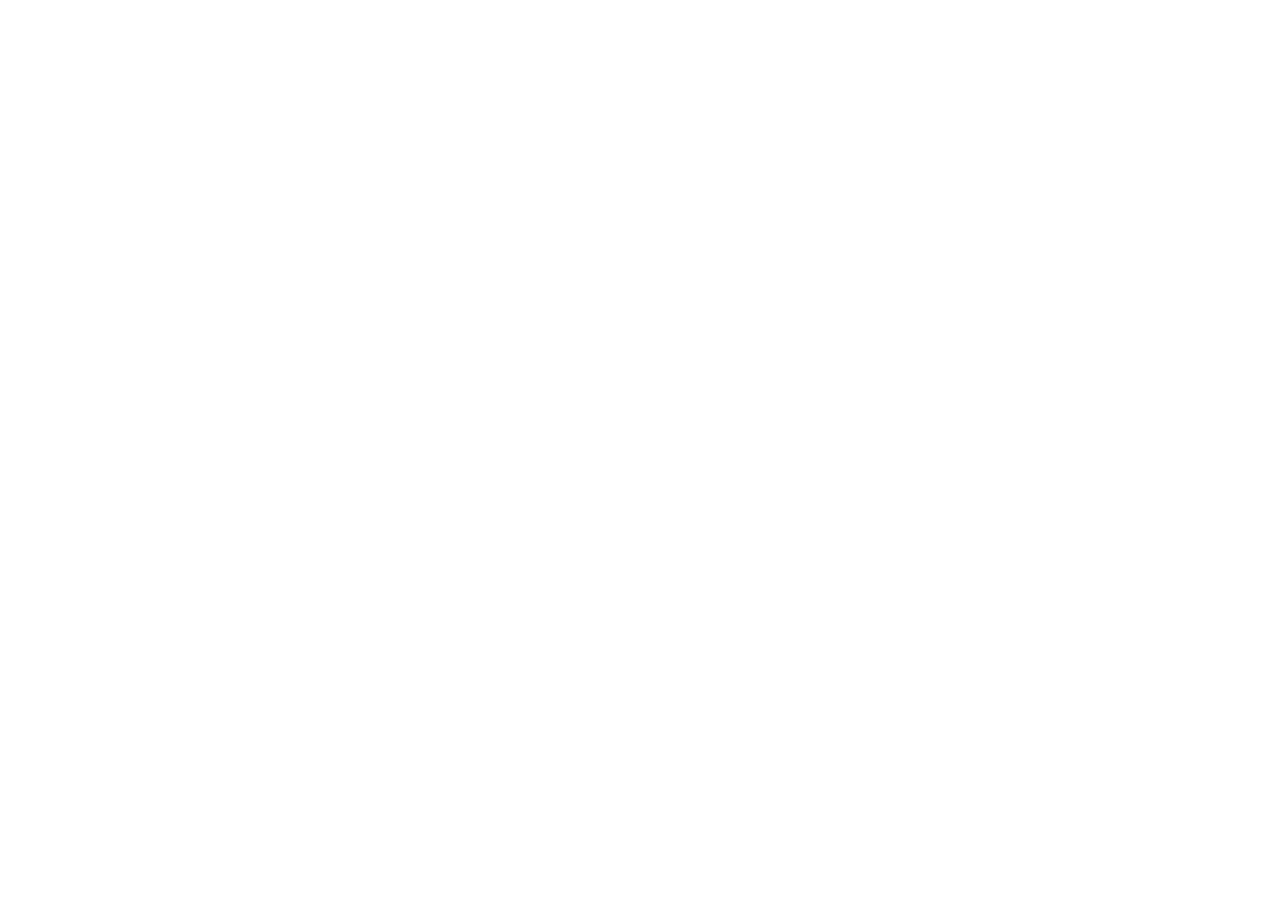
==== cadastro.html @ dd0a6398 "Add files via upload" ====
<!DOCTYPE html>
<html lang="en">
<head>
    <meta charset="UTF-8">
    <meta name="viewport" content="width=device-width, initial-scale=1.0">
    <title>Document</title>
</head>
<body>

</body>
</html>
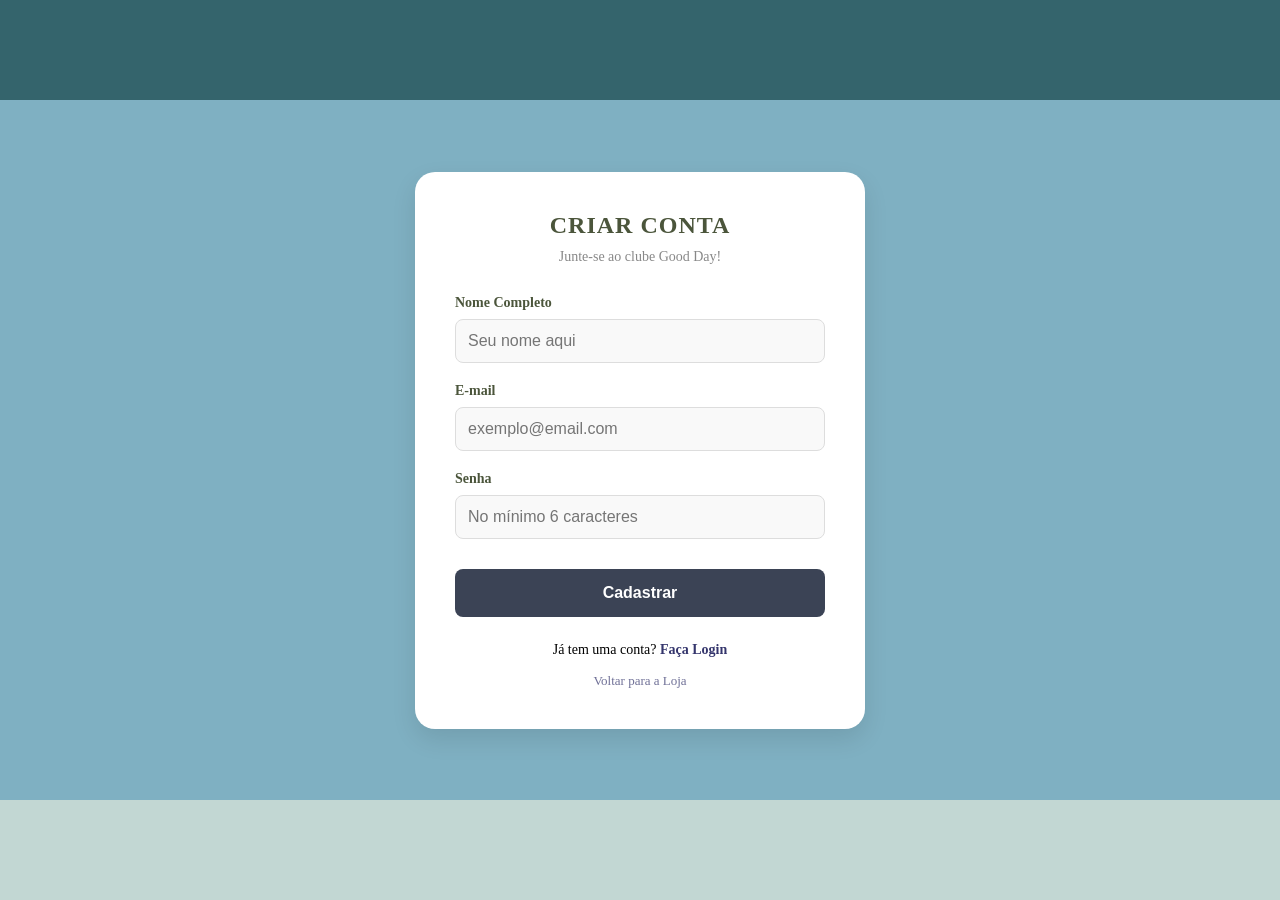
==== commit cd88be5a: "Add files via upload" ====
--- a/cadastro.html
+++ b/cadastro.html
@@ -1,11 +1,47 @@
 <!DOCTYPE html>
-<html lang="en">
+<html lang="pt-br">
 <head>
     <meta charset="UTF-8">
     <meta name="viewport" content="width=device-width, initial-scale=1.0">
-    <title>Document</title>
+    <link rel="stylesheet" href="cadastro.css">
+    <title>Cadastro - Good Day</title>
 </head>
 <body>
+    <header></header>
 
+    <main>
+        <div class="cadastro1">
+            <div class="cadastro2">
+                <h2>Criar Conta</h2>
+                <p class="subtitulo">Junte-se ao clube Good Day!</p>
+
+                <form>
+                    <div class="campo">
+                        <label for="nome">Nome Completo</label>
+                        <input type="text" id="nome" placeholder="Seu nome aqui">
+                    </div>
+
+                    <div class="campo">
+                        <label for="email">E-mail</label>
+                        <input type="email" id="email" placeholder="exemplo@email.com">
+                    </div>
+
+                    <div class="campo">
+                        <label for="senha">Senha</label>
+                        <input type="password" id="senha" placeholder="No mínimo 6 caracteres">
+                    </div>
+
+                    <button type="button" class="btn-cadastrar">Cadastrar</button>
+                </form>
+
+                <div class="rodape">
+                    <p>Já tem uma conta? <a href="">Faça Login</a></p>
+                    <a href="index.html" class="link-voltar">Voltar para a Loja</a>
+                </div>
+            </div>
+        </div>
+    </main>
+
+    <footer></footer>
 </body>
 </html>
--- a/cadastro.css
+++ b/cadastro.css
@@ -0,0 +1,120 @@
+/* RESET PADRÃO */
+* {
+    margin: 0;
+    padding: 0;
+    box-sizing: border-box;
+}
+body {
+    display: grid;
+    grid-template-areas:
+        "cabeca"
+        "corpo"
+        "peh";
+    grid-template-columns: 1fr; 
+    grid-template-rows: 100px auto 100px; 
+    min-height: 100vh;
+}
+header { 
+    background-color: #34646c; grid-area: cabeca;
+ }
+footer {
+     background-color: #c2d7d3; grid-area: peh; 
+}
+main {
+    background-color: #7fb0c2; 
+    grid-area: corpo;
+    display: flex;
+    justify-content: center;
+    align-items: center;
+    padding: 20px;
+}
+.cadastro1 {
+    width: 100%;
+    max-width: 450px;
+}
+.cadastro2 {
+    background: #ffffff;
+    padding: 40px;
+    border-radius: 20px;
+    box-shadow: 0 10px 25px rgba(0,0,0,0.1);
+    text-align: center;
+}
+
+.cadastro2 h2 {
+    color: #4b553b;
+    margin-bottom: 10px;
+    text-transform: uppercase;
+    letter-spacing: 1px;
+}
+
+.subtitulo {
+    color: #888;
+    margin-bottom: 30px;
+    font-size: 14px;
+}
+.campo {
+    text-align: left;
+    margin-bottom: 20px;
+}
+
+.campo label {
+    display: block;
+    margin-bottom: 8px;
+    color: #4b553b;
+    font-weight: bold;
+    font-size: 14px;
+}
+
+.campo input {
+    width: 100%;
+    padding: 12px;
+    border: 1px solid #ddd;
+    border-radius: 8px;
+    background-color: #f9f9f9;
+    font-size: 16px;
+}
+.btn-cadastrar {
+    width: 100%;
+    padding: 15px;
+    background-color: #3b4355;
+    color: white;
+    border: none;
+    border-radius: 8px;
+    font-weight: bold;
+    font-size: 16px;
+    cursor: pointer;
+    margin-top: 10px;
+}
+
+.btn-cadastrar:hover {
+    background-color: #243c40;
+}
+.rodape {
+    margin-top: 25px;
+    font-size: 14px;
+}
+
+.rodape a {
+    color: #34356c;
+    text-decoration: none;
+    font-weight: bold;
+}
+
+.link-voltar {
+    display: block;
+    margin-top: 15px;
+    font-weight: normal !important;
+    font-size: 13px;
+    opacity: 0.7;
+}
+
+.link-voltar:hover {
+    text-decoration: underline;
+}
+
+/* RESPONSIVIDADE */
+@media (max-width: 480px) {
+    .card-cadastro {
+        padding: 20px;
+    }
+}
